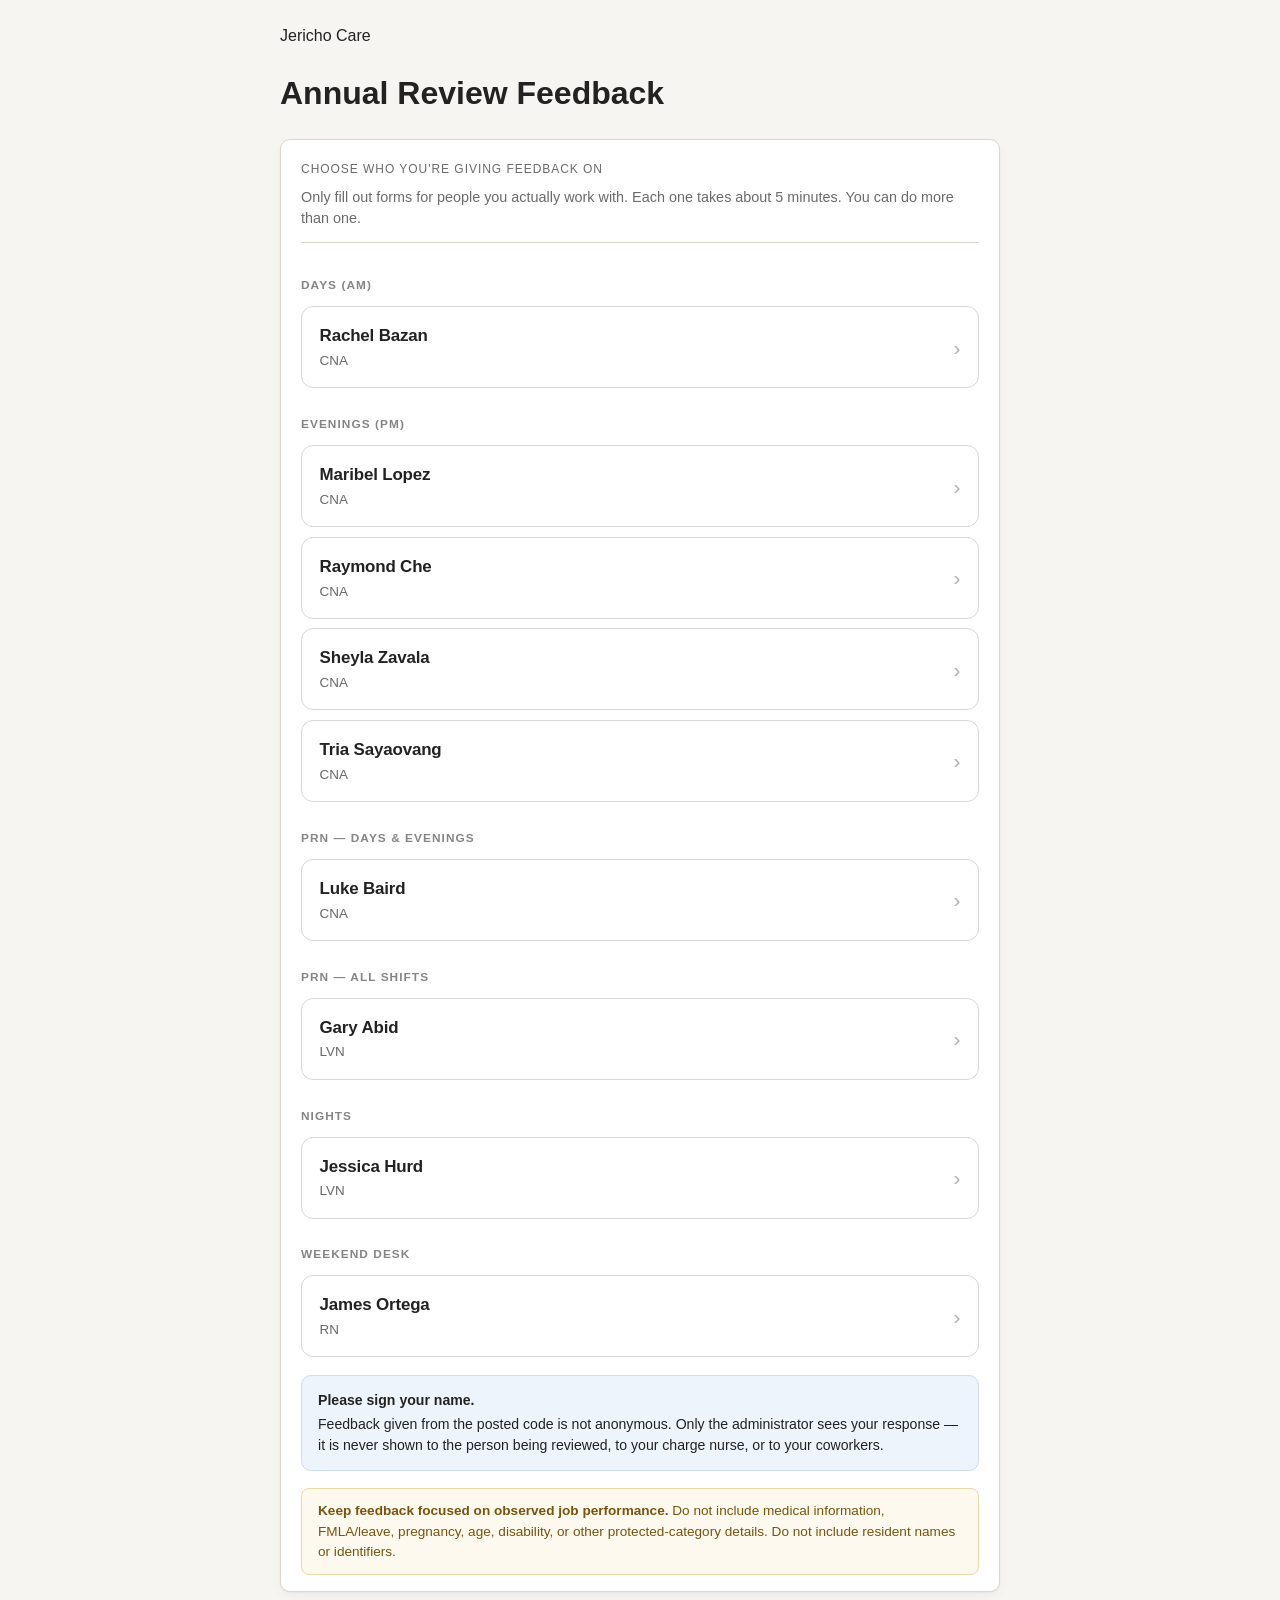
==== board.html @ ae8e5fb2 "Add huddle-board QR route: board.html picker + name required on ?src=qr Floor staff response rate on" ====
<!doctype html>
<html lang="en">
<head>
<meta charset="utf-8">
<meta name="viewport" content="width=device-width, initial-scale=1, viewport-fit=cover">
<title>Annual Review Feedback · Morning Star Post Acute</title>
<link rel="stylesheet" href="./assets/style.css?v=2">
<style>
  .pick-list { display: flex; flex-direction: column; gap: .6rem; margin-top: 1rem; }
  .pick {
    display: flex; align-items: center; justify-content: space-between; gap: 1rem;
    padding: 1rem 1.1rem; border: 1px solid var(--line, #d8d8d8); border-radius: 12px;
    text-decoration: none; color: inherit; background: var(--card, #fff);
    min-height: 62px; transition: background .12s ease, border-color .12s ease;
  }
  .pick:active { background: #f2f5f9; border-color: #9db4cd; }
  .pick .who { display: flex; flex-direction: column; gap: .15rem; }
  .pick .nm { font-weight: 650; font-size: 1.06rem; letter-spacing: -.01em; }
  .pick .rl { font-size: .84rem; opacity: .68; }
  .pick .go { font-size: 1.3rem; opacity: .35; flex: none; }
  .shift-head {
    font-size: .74rem; text-transform: uppercase; letter-spacing: .09em;
    opacity: .55; margin: 1.15rem 0 .1rem; font-weight: 650;
  }
  .notice {
    margin-top: 1.1rem; padding: .85rem 1rem; border-radius: 10px;
    background: #eef4fb; border: 1px solid #cddcee; font-size: .88rem; line-height: 1.5;
  }
  .notice strong { display: block; margin-bottom: .2rem; }
</style>
</head>
<body>
<div class="wrap">
  <div class="brand">Jericho Care</div>
  <h1>Annual Review Feedback</h1>

  <div class="card">
    <div class="card-header">
      <span class="eyebrow">Choose who you're giving feedback on</span>
      <div class="meta" style="margin-top:.4rem">
        Only fill out forms for people you actually work with. Each one takes about
        5 minutes. You can do more than one.
      </div>
    </div>

    <div id="list"></div>

    <div class="notice">
      <strong>Please sign your name.</strong>
      Feedback given from the posted code is not anonymous. Only the administrator
      sees your response — it is never shown to the person being reviewed, to your
      charge nurse, or to your coworkers.
    </div>

    <div class="footer-note" style="margin-top:1.1rem">
      <strong>Keep feedback focused on observed job performance.</strong>
      Do not include medical information, FMLA/leave, pregnancy, age, disability, or
      other protected-category details. Do not include resident names or identifiers.
    </div>
  </div>
</div>

<script type="module">
// Subjects in the current nursing batch. Order: by shift, then name.
// Update this list when a new batch opens (see annual-eval skill, Action A-N).
const SUBJECTS = [
  { n: 'Rachel Bazan',    r: 'CNA', s: 'Days (AM)',        t: 'zw5pt8sGE6pkExy8' },
  { n: 'Maribel Lopez',   r: 'CNA', s: 'Evenings (PM)',    t: 'ubpC8aDvFBccm2v9' },
  { n: 'Raymond Che',     r: 'CNA', s: 'Evenings (PM)',    t: 'jcervGFTw8Cj8TEm' },
  { n: 'Sheyla Zavala',   r: 'CNA', s: 'Evenings (PM)',    t: 'cnXkfAqjfTxrB23y' },
  { n: 'Tria Sayaovang',  r: 'CNA', s: 'Evenings (PM)',    t: 'dhn6hjURpidMkdeD' },
  { n: 'Luke Baird',      r: 'CNA', s: 'PRN — days & evenings', t: 'SKRfakGhfQBdiPn7' },
  { n: 'Gary Abid',       r: 'LVN', s: 'PRN — all shifts', t: 'cdNBn7Dv6BZqfNLn' },
  { n: 'Jessica Hurd',    r: 'LVN', s: 'Nights',           t: '2wqFnUxyCECvMS2X' },
  { n: 'James Ortega',    r: 'RN',  s: 'Weekend desk',     t: 'JBePfpAyhdfnD2Hh' },
];

const list = document.getElementById('list');
let lastShift = null;
const frag = document.createDocumentFragment();

for (const p of SUBJECTS) {
  if (p.s !== lastShift) {
    const h = document.createElement('div');
    h.className = 'shift-head';
    h.textContent = p.s;
    frag.appendChild(h);
    lastShift = p.s;
  }
  const a = document.createElement('a');
  a.className = 'pick';
  a.href = `r.html?t=${encodeURIComponent(p.t)}&src=qr`;
  a.innerHTML =
    `<span class="who"><span class="nm"></span><span class="rl"></span></span><span class="go">›</span>`;
  a.querySelector('.nm').textContent = p.n;
  a.querySelector('.rl').textContent = p.r;
  frag.appendChild(a);
}

const holder = document.createElement('div');
holder.className = 'pick-list';
holder.appendChild(frag);
list.appendChild(holder);
</script>
</body>
</html>
---- assets/style.css ----
/* Morning Star Annual Evaluation — shared styles
   Mobile-first, printable, no framework. */

:root {
  --jc-navy: #1c3d5a;
  --jc-gold: #c19a4b;
  --jc-bg: #f6f5f1;
  --jc-card: #ffffff;
  --jc-line: #dcd7c8;
  --jc-text: #222;
  --jc-muted: #6b6b6b;
  --jc-ok: #2f855a;
  --jc-warn: #b7791f;
  --jc-err: #b91c1c;
  --shadow: 0 1px 2px rgba(0,0,0,.04), 0 4px 12px rgba(0,0,0,.04);
  --radius: 10px;
}

* { box-sizing: border-box; }

html, body {
  margin: 0;
  padding: 0;
  font-family: -apple-system, BlinkMacSystemFont, "Segoe UI", Roboto, "Helvetica Neue", sans-serif;
  color: var(--jc-text);
  background: var(--jc-bg);
  line-height: 1.5;
  -webkit-text-size-adjust: 100%;
}

body { padding: 1.5rem 1rem 4rem; }

.wrap { max-width: 720px; margin: 0 auto; }
.wrap.wide { max-width: 1080px; }

header.site {
  display: flex;
  align-items: baseline;
  gap: .75rem;
  padding-bottom: 1rem;
  margin-bottom: 1.5rem;
  border-bottom: 1px solid var(--jc-line);
}
header.site h1 {
  font-size: 1.05rem;
  font-weight: 700;
  color: var(--jc-navy);
  margin: 0;
  letter-spacing: .02em;
}
header.site .subtitle {
  font-size: .85rem;
  color: var(--jc-muted);
}

h2 { font-size: 1.25rem; color: var(--jc-navy); margin: 1.5rem 0 .5rem; }
h3 { font-size: 1rem; color: var(--jc-navy); margin: 1.25rem 0 .5rem; }

.card {
  background: var(--jc-card);
  border: 1px solid var(--jc-line);
  border-radius: var(--radius);
  padding: 1.25rem 1.25rem 1rem;
  box-shadow: var(--shadow);
  margin-bottom: 1rem;
}

.card-header {
  display: flex; flex-direction: column; gap: .15rem;
  padding-bottom: .75rem;
  margin-bottom: 1rem;
  border-bottom: 1px solid var(--jc-line);
}
.card-header .eyebrow { font-size: .75rem; color: var(--jc-muted); text-transform: uppercase; letter-spacing: .08em; }
.card-header .name { font-size: 1.35rem; font-weight: 600; color: var(--jc-navy); }
.card-header .meta { font-size: .9rem; color: var(--jc-muted); }

.field { margin-bottom: 1.25rem; }
.field label.title {
  display: block;
  font-weight: 600;
  color: var(--jc-navy);
  margin-bottom: .25rem;
  font-size: 1rem;
}
.field .hint {
  display: block;
  font-size: .85rem;
  color: var(--jc-muted);
  margin-bottom: .5rem;
  line-height: 1.45;
}
.field textarea, .field input[type="text"], .field input[type="email"], .field input[type="date"], .field input[type="number"], .field select {
  width: 100%;
  padding: .625rem .75rem;
  font-size: 1rem;
  font-family: inherit;
  border: 1px solid var(--jc-line);
  border-radius: 8px;
  background: #fff;
  color: var(--jc-text);
}
.field textarea { min-height: 120px; resize: vertical; }
.field textarea:focus, .field input:focus, .field select:focus {
  outline: none;
  border-color: var(--jc-navy);
  box-shadow: 0 0 0 3px rgba(28,61,90,.12);
}

.radio-group, .rating-group {
  display: flex;
  flex-wrap: wrap;
  gap: .5rem;
}
.radio-group label, .rating-group label {
  display: inline-flex;
  align-items: center;
  gap: .4rem;
  padding: .5rem .75rem;
  border: 1px solid var(--jc-line);
  border-radius: 999px;
  background: #fff;
  font-size: .9rem;
  cursor: pointer;
  user-select: none;
}
.radio-group input, .rating-group input { accent-color: var(--jc-navy); }
.radio-group label:has(input:checked),
.rating-group label:has(input:checked) {
  background: var(--jc-navy);
  color: #fff;
  border-color: var(--jc-navy);
}

.rating-table { width: 100%; border-collapse: collapse; margin-top: .5rem; }
.rating-table td { padding: .5rem 0; border-bottom: 1px solid var(--jc-line); font-size: .95rem; vertical-align: middle; }
.rating-table td:first-child { color: var(--jc-text); }
.rating-table td:last-child { text-align: right; }

.btn {
  display: inline-flex;
  align-items: center;
  justify-content: center;
  gap: .4rem;
  padding: .7rem 1.15rem;
  border: 1px solid var(--jc-navy);
  background: var(--jc-navy);
  color: #fff;
  font-weight: 600;
  font-size: 1rem;
  border-radius: 8px;
  cursor: pointer;
  text-decoration: none;
  transition: opacity .15s ease;
}
.btn:hover:not(:disabled) { opacity: .9; }
.btn:disabled { opacity: .4; cursor: not-allowed; }
.btn.ghost { background: #fff; color: var(--jc-navy); }
.btn.danger { background: var(--jc-err); border-color: var(--jc-err); }
.btn.sm { padding: .4rem .75rem; font-size: .85rem; }

.footer-note {
  margin-top: 1.5rem;
  padding: .75rem 1rem;
  background: #fef9ef;
  border: 1px solid #ecd9a9;
  border-radius: 8px;
  color: #78540e;
  font-size: .85rem;
  line-height: 1.5;
}

.toast {
  position: fixed;
  bottom: 1.5rem;
  left: 50%;
  transform: translateX(-50%);
  background: var(--jc-navy);
  color: #fff;
  padding: .7rem 1rem;
  border-radius: 8px;
  font-size: .9rem;
  opacity: 0;
  pointer-events: none;
  transition: opacity .2s ease;
  z-index: 1000;
  box-shadow: var(--shadow);
}
.toast.visible { opacity: 1; }
.toast.err { background: var(--jc-err); }

.error-banner {
  padding: 1rem;
  background: #fdecec;
  border: 1px solid #f4b8b8;
  color: var(--jc-err);
  border-radius: 8px;
  margin-bottom: 1rem;
}
.ok-banner {
  padding: 1rem;
  background: #e8f5ee;
  border: 1px solid #a8d4ba;
  color: var(--jc-ok);
  border-radius: 8px;
  margin-bottom: 1rem;
}

.spinner {
  display: inline-block;
  width: 18px;
  height: 18px;
  border: 3px solid rgba(255,255,255,.35);
  border-top-color: #fff;
  border-radius: 50%;
  animation: spin .7s linear infinite;
}
@keyframes spin { to { transform: rotate(360deg); } }

.loading {
  display: flex;
  align-items: center;
  justify-content: center;
  gap: .5rem;
  padding: 2rem 0;
  color: var(--jc-muted);
}
.loading .spinner { border-color: rgba(0,0,0,.2); border-top-color: var(--jc-navy); }

.two-col {
  display: grid;
  grid-template-columns: 1fr;
  gap: 1rem;
}
@media (min-width: 900px) {
  .two-col { grid-template-columns: 1.1fr 1fr; gap: 1.5rem; }
}

.reviewer-item {
  border-bottom: 1px solid var(--jc-line);
  padding: 1rem 0;
}
.reviewer-item:last-child { border-bottom: none; }
.reviewer-item .name {
  font-weight: 600;
  color: var(--jc-navy);
  font-size: 1rem;
}
.reviewer-item .meta {
  font-size: .8rem;
  color: var(--jc-muted);
  margin-bottom: .5rem;
}
.reviewer-item .prose {
  font-size: .9rem;
  color: var(--jc-text);
  white-space: pre-wrap;
  margin: .3rem 0;
}
.badge {
  display: inline-block;
  padding: .15rem .55rem;
  border-radius: 999px;
  font-size: .7rem;
  font-weight: 600;
  text-transform: uppercase;
  letter-spacing: .05em;
}
.badge.high { background: #dbeafe; color: #1e40af; }
.badge.medium { background: #fef3c7; color: #854d0e; }
.badge.low { background: #f3f4f6; color: #4b5563; }
.badge.declined { background: #fee2e2; color: #991b1b; }
.badge.pending { background: #e5e7eb; color: #374151; }
.badge.submitted { background: #d1fae5; color: #065f46; }

.compensation-section {
  margin-top: 1rem;
  padding-top: 1rem;
  border-top: 2px dashed var(--jc-line);
}
.compensation-section .lock-notice {
  display: flex;
  align-items: center;
  gap: .4rem;
  padding: .5rem .75rem;
  background: #fef3c7;
  border-radius: 6px;
  color: #78350f;
  font-size: .8rem;
  margin-bottom: .75rem;
}

.token-display {
  margin: 1rem 0;
  padding: 1rem;
  background: #f8f6ef;
  border: 1px solid var(--jc-line);
  border-radius: 8px;
}
.token-display .link {
  display: block;
  font-family: ui-monospace, "SF Mono", Menlo, Consolas, monospace;
  font-size: .85rem;
  padding: .6rem .8rem;
  background: #fff;
  border: 1px solid var(--jc-line);
  border-radius: 6px;
  word-break: break-all;
  margin-bottom: .5rem;
}
.token-display .qr-wrap {
  display: flex;
  justify-content: center;
  margin-top: 1rem;
}
.token-display .qr-wrap canvas,
.token-display .qr-wrap img {
  border: 6px solid #fff;
  border-radius: 6px;
  box-shadow: var(--shadow);
}

table.employees-table { width: 100%; border-collapse: collapse; }
table.employees-table td, table.employees-table th {
  padding: .5rem .6rem;
  border-bottom: 1px solid var(--jc-line);
  text-align: left;
  font-size: .9rem;
}
table.employees-table th { color: var(--jc-navy); font-weight: 600; }

.dim { color: var(--jc-muted); font-size: .85rem; }
.hidden { display: none !important; }

@media print {
  body { background: #fff; padding: 0; }
  .card { box-shadow: none; border: 1px solid #000; }
  .btn { display: none; }
}
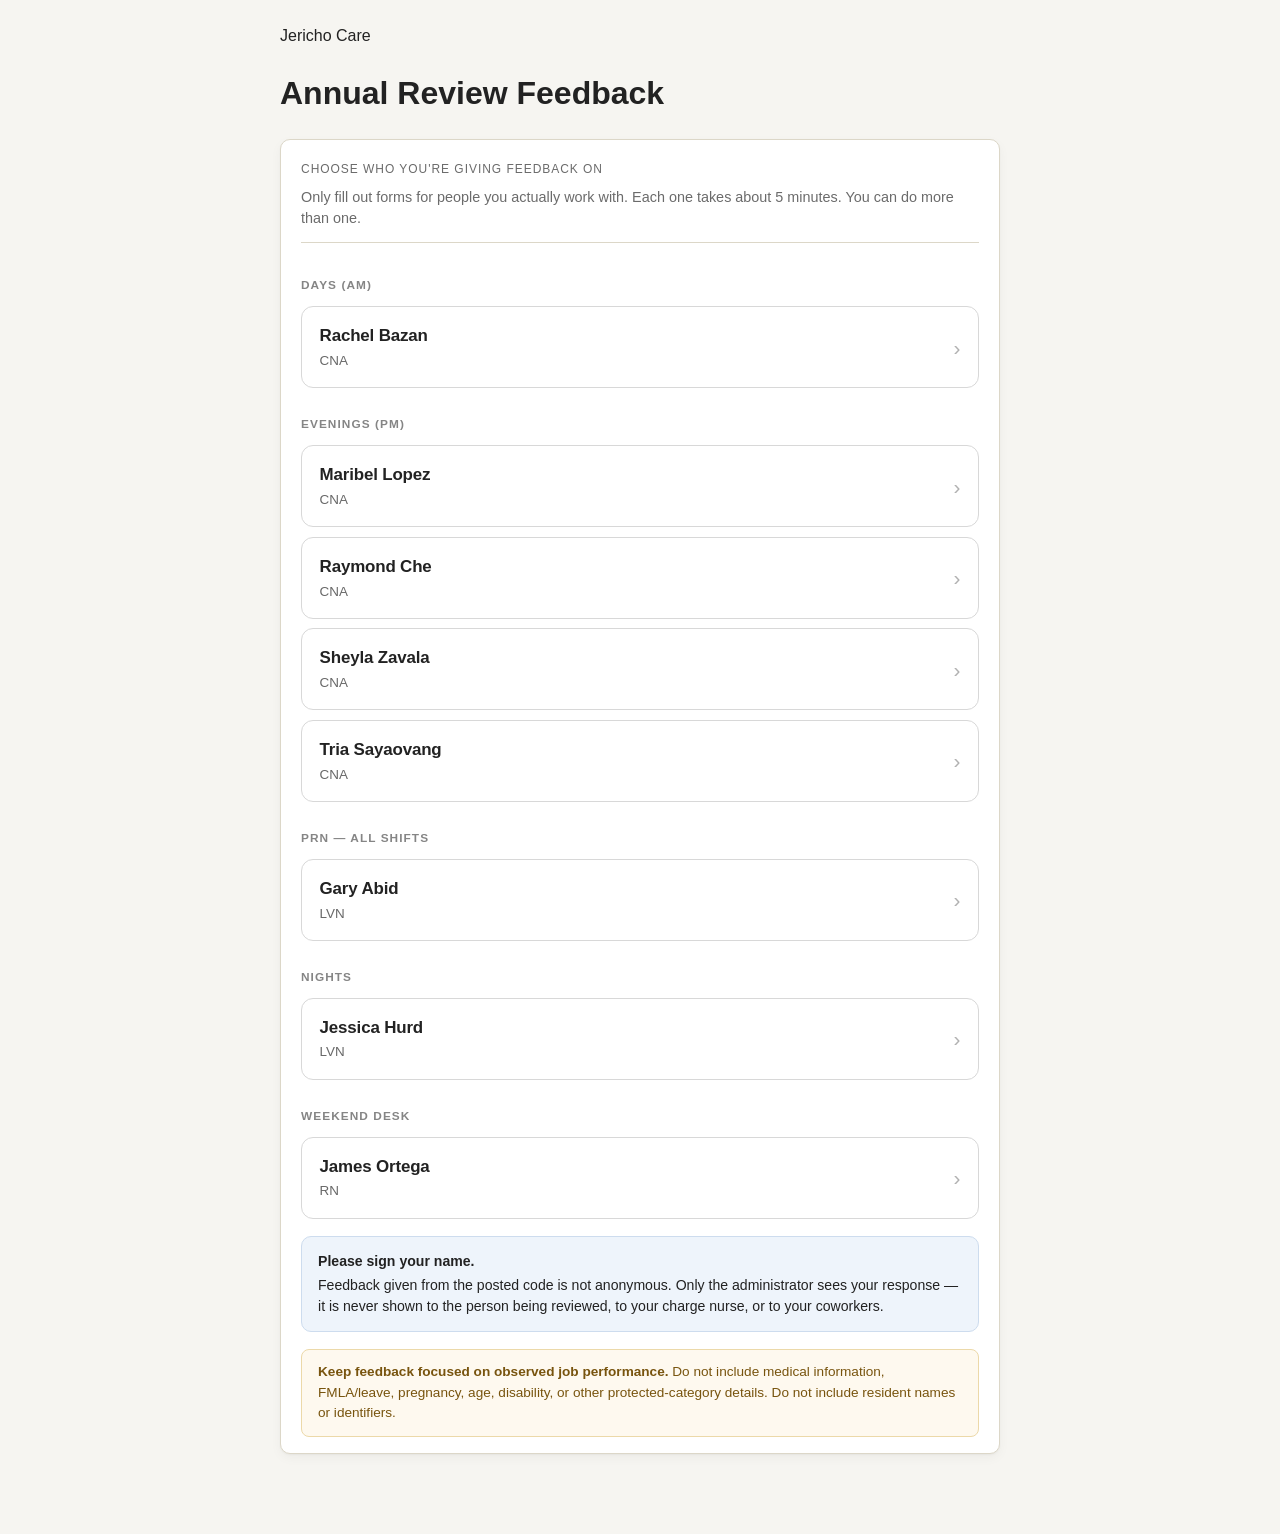
==== commit a87768f7: "board.html: remove Luke Baird (resigned 8/12/26) Printed sign is unaffected - it carries only the QR" ====
--- a/board.html
+++ b/board.html
@@ -69,7 +69,7 @@
   { n: 'Raymond Che',     r: 'CNA', s: 'Evenings (PM)',    t: 'jcervGFTw8Cj8TEm' },
   { n: 'Sheyla Zavala',   r: 'CNA', s: 'Evenings (PM)',    t: 'cnXkfAqjfTxrB23y' },
   { n: 'Tria Sayaovang',  r: 'CNA', s: 'Evenings (PM)',    t: 'dhn6hjURpidMkdeD' },
-  { n: 'Luke Baird',      r: 'CNA', s: 'PRN — days & evenings', t: 'SKRfakGhfQBdiPn7' },
+  // Luke Baird removed 8/12/26 — resigned. Cycle closed; his link is retired.
   { n: 'Gary Abid',       r: 'LVN', s: 'PRN — all shifts', t: 'cdNBn7Dv6BZqfNLn' },
   { n: 'Jessica Hurd',    r: 'LVN', s: 'Nights',           t: '2wqFnUxyCECvMS2X' },
   { n: 'James Ortega',    r: 'RN',  s: 'Weekend desk',     t: 'JBePfpAyhdfnD2Hh' },
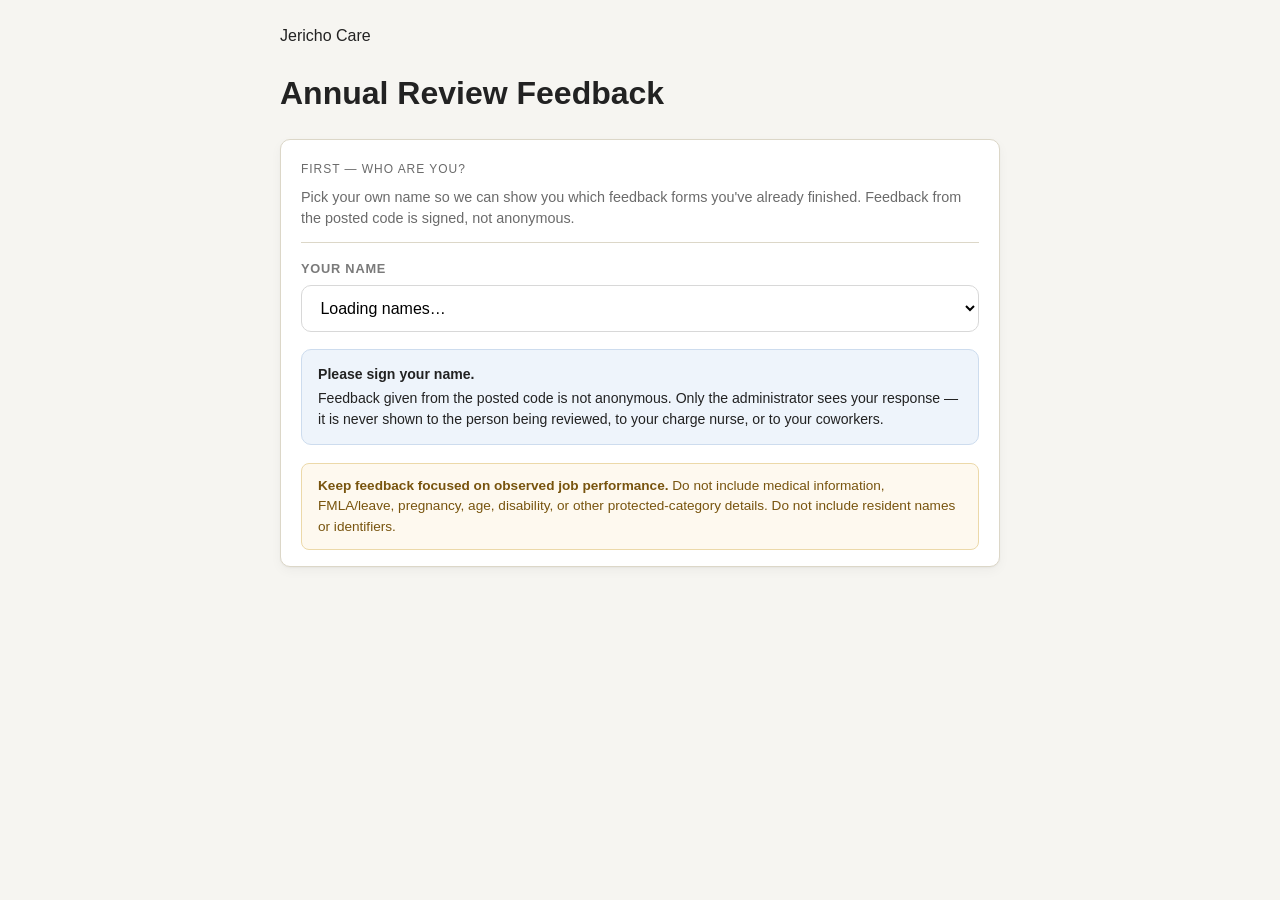
==== commit 7d73f55d: "Board: pick yourself first, checkmarks on feedback you've already given Reviewer selects their name " ====
--- a/board.html
+++ b/board.html
@@ -4,7 +4,7 @@
 <meta charset="utf-8">
 <meta name="viewport" content="width=device-width, initial-scale=1, viewport-fit=cover">
 <title>Annual Review Feedback · Morning Star Post Acute</title>
-<link rel="stylesheet" href="./assets/style.css?v=2">
+<link rel="stylesheet" href="./assets/style.css?v=3">
 <style>
   .pick-list { display: flex; flex-direction: column; gap: .6rem; margin-top: 1rem; }
   .pick {
@@ -18,6 +18,11 @@
   .pick .nm { font-weight: 650; font-size: 1.06rem; letter-spacing: -.01em; }
   .pick .rl { font-size: .84rem; opacity: .68; }
   .pick .go { font-size: 1.3rem; opacity: .35; flex: none; }
+  .pick.done {
+    background: #f4faf6; border-color: #cfe7d8; pointer-events: none;
+  }
+  .pick.done .nm { color: #3c6e52; }
+  .pick.done .go { font-size: 1.05rem; opacity: 1; color: #2e8b57; font-weight: 700; }
   .shift-head {
     font-size: .74rem; text-transform: uppercase; letter-spacing: .09em;
     opacity: .55; margin: 1.15rem 0 .1rem; font-weight: 650;
@@ -27,6 +32,23 @@
     background: #eef4fb; border: 1px solid #cddcee; font-size: .88rem; line-height: 1.5;
   }
   .notice strong { display: block; margin-bottom: .2rem; }
+  select, input[type=text] {
+    width: 100%; font-size: 1rem; padding: .8rem .9rem; border: 1px solid var(--line, #d8d8d8);
+    border-radius: 10px; background: #fff; margin-top: .45rem; font-family: inherit;
+  }
+  .fld-label { font-size: .8rem; font-weight: 650; text-transform: uppercase; letter-spacing: .06em; opacity: .6; margin-top: 1rem; display: block; }
+  .who-chip {
+    display: flex; align-items: center; justify-content: space-between; gap: .8rem;
+    margin-top: 1rem; padding: .7rem 1rem; border-radius: 10px; background: #f4f7fa;
+    border: 1px solid #dde5ec; font-size: .95rem;
+  }
+  .who-chip a { font-size: .85rem; }
+  .all-done {
+    margin-top: 1rem; padding: 1rem 1.1rem; border-radius: 12px; text-align: center;
+    background: #f4faf6; border: 1px solid #cfe7d8; color: #3c6e52; line-height: 1.5;
+  }
+  #btnManualGo { margin-top: .8rem; width: 100%; font-size: 1rem; padding: .85rem; border: none; border-radius: 10px; background: #24445c; color: #fff; font-weight: 650; cursor: pointer; font-family: inherit; }
+  .dim-note { font-size: .84rem; opacity: .6; margin-top: .5rem; line-height: 1.45; }
 </style>
 </head>
 <body>
@@ -35,15 +57,36 @@
   <h1>Annual Review Feedback</h1>
 
   <div class="card">
-    <div class="card-header">
-      <span class="eyebrow">Choose who you're giving feedback on</span>
-      <div class="meta" style="margin-top:.4rem">
-        Only fill out forms for people you actually work with. Each one takes about
-        5 minutes. You can do more than one.
+    <!-- STEP 1: who is giving the feedback -->
+    <div id="step-who">
+      <div class="card-header">
+        <span class="eyebrow">First — who are you?</span>
+        <div class="meta" style="margin-top:.4rem">
+          Pick your own name so we can show you which feedback forms you've already
+          finished. Feedback from the posted code is signed, not anonymous.
+        </div>
       </div>
-    </div>
-
-    <div id="list"></div>
+      <label class="fld-label" for="whoSelect">Your name</label>
+      <select id="whoSelect"><option value="">Loading names…</option></select>
+      <div id="manualWho" style="display:none">
+        <label class="fld-label" for="whoManual">Type your full name</label>
+        <input id="whoManual" type="text" autocomplete="name" placeholder="First and last name">
+        <button id="btnManualGo">Continue</button>
+      </div>
+    </div>
+
+    <!-- STEP 2: subject list with completion state -->
+    <div id="step-list" style="display:none">
+      <div class="card-header">
+        <span class="eyebrow">Choose who you're giving feedback on</span>
+        <div class="meta" style="margin-top:.4rem">
+          Only fill out forms for people you actually work with. Each one takes about
+          5 minutes. You can do more than one.
+        </div>
+      </div>
+      <div class="who-chip"><span>👤 <b id="whoName"></b></span><a href="#" id="whoChange">change</a></div>
+      <div id="list"></div>
+    </div>
 
     <div class="notice">
       <strong>Please sign your name.</strong>
@@ -61,6 +104,8 @@
 </div>
 
 <script type="module">
+import { sb } from './assets/supabase.js?v=3';
+
 // Subjects in the current nursing batch. Order: by shift, then name.
 // Update this list when a new batch opens (see annual-eval skill, Action A-N).
 const SUBJECTS = [
@@ -75,32 +120,130 @@
   { n: 'James Ortega',    r: 'RN',  s: 'Weekend desk',     t: 'JBePfpAyhdfnD2Hh' },
 ];
 
-const list = document.getElementById('list');
-let lastShift = null;
-const frag = document.createDocumentFragment();
-
-for (const p of SUBJECTS) {
-  if (p.s !== lastShift) {
+// Same roster the in-service quiz app uses: active MS staff from Paycom (names only).
+const ROSTER_URL = 'https://pmnudshutxwidxdtouqj.supabase.co/functions/v1/dining-quiz?roster=1&facility=' +
+  encodeURIComponent('Morning Star Post Acute');
+
+const $ = (id) => document.getElementById(id);
+function lsGet(k){ try { return localStorage.getItem(k); } catch (e) { return null; } }
+function lsSet(k,v){ try { localStorage.setItem(k,v); } catch (e) {} }
+
+let roster = [];
+let me = lsGet('ae_name') || lsGet('ii_name') || '';
+
+async function loadRoster() {
+  const sel = $('whoSelect');
+  try {
+    const r = await fetch(ROSTER_URL);
+    const data = await r.json();
+    roster = (data.staff || []).map(s => s.n);
+  } catch (e) { roster = []; }
+  sel.innerHTML = '<option value="">— Find your name —</option>';
+  roster.forEach(n => {
+    const o = document.createElement('option');
+    o.value = n; o.textContent = n;
+    sel.appendChild(o);
+  });
+  const m = document.createElement('option');
+  m.value = '__manual';
+  m.textContent = roster.length ? "— My name isn't listed —" : '— Type my name instead —';
+  sel.appendChild(m);
+  // returning reviewer: jump straight to their list
+  if (me) {
+    const hit = roster.find(n => n.toLowerCase() === me.toLowerCase());
+    if (hit) { sel.value = hit; chose(hit); }
+    else if (roster.length === 0) { sel.value = '__manual'; $('manualWho').style.display = ''; $('whoManual').value = me; }
+  }
+}
+
+$('whoSelect').onchange = () => {
+  const v = $('whoSelect').value;
+  if (v === '__manual') { $('manualWho').style.display = ''; $('whoManual').focus(); return; }
+  $('manualWho').style.display = 'none';
+  if (v) chose(v);
+};
+$('btnManualGo').onclick = () => {
+  const n = $('whoManual').value.trim();
+  if (n.length < 3 || !n.includes(' ')) { alert('Please enter your full name (first and last).'); return; }
+  chose(n);
+};
+$('whoChange').onclick = (e) => {
+  e.preventDefault();
+  $('step-list').style.display = 'none';
+  $('step-who').style.display = '';
+};
+
+async function chose(name) {
+  me = name;
+  lsSet('ae_name', name);
+  $('step-who').style.display = 'none';
+  $('step-list').style.display = '';
+  $('whoName').textContent = name;
+  $('list').innerHTML = '<div class="dim-note">Checking which forms you’ve already finished…</div>';
+
+  let doneTokens = [];
+  try {
+    const { data, error } = await sb.rpc('reviewer_progress', {
+      p_tokens: SUBJECTS.map(p => p.t),
+      p_reviewer_name: name
+    });
+    if (!error && Array.isArray(data)) doneTokens = data;
+  } catch (e) { /* offline: show all unchecked */ }
+  render(new Set(doneTokens));
+}
+
+function render(doneSet) {
+  const list = $('list');
+  list.innerHTML = '';
+  // don't offer someone their own review
+  const mine = SUBJECTS.filter(p => p.n.toLowerCase() !== me.toLowerCase());
+  const todo = mine.filter(p => !doneSet.has(p.t));
+  const done = mine.filter(p => doneSet.has(p.t));
+
+  const holder = document.createElement('div');
+  holder.className = 'pick-list';
+
+  if (todo.length === 0) {
+    const d = document.createElement('div');
+    d.className = 'all-done';
+    d.innerHTML = '🎉 <b>All done!</b><br>You’ve given feedback on everyone in this batch. Thank you!';
+    holder.appendChild(d);
+  } else {
+    let lastShift = null;
+    for (const p of todo) {
+      if (p.s !== lastShift) {
+        const h = document.createElement('div');
+        h.className = 'shift-head';
+        h.textContent = p.s;
+        holder.appendChild(h);
+        lastShift = p.s;
+      }
+      holder.appendChild(row(p, false));
+    }
+  }
+
+  if (done.length) {
     const h = document.createElement('div');
     h.className = 'shift-head';
-    h.textContent = p.s;
-    frag.appendChild(h);
-    lastShift = p.s;
-  }
+    h.textContent = 'Completed ✓';
+    holder.appendChild(h);
+    done.forEach(p => holder.appendChild(row(p, true)));
+  }
+
+  list.appendChild(holder);
+}
+
+function row(p, isDone) {
   const a = document.createElement('a');
-  a.className = 'pick';
-  a.href = `r.html?t=${encodeURIComponent(p.t)}&src=qr`;
-  a.innerHTML =
-    `<span class="who"><span class="nm"></span><span class="rl"></span></span><span class="go">›</span>`;
+  a.className = 'pick' + (isDone ? ' done' : '');
+  if (!isDone) a.href = `r.html?t=${encodeURIComponent(p.t)}&src=qr`;
+  a.innerHTML = `<span class="who"><span class="nm"></span><span class="rl"></span></span><span class="go">${isDone ? '✓ submitted' : '›'}</span>`;
   a.querySelector('.nm').textContent = p.n;
-  a.querySelector('.rl').textContent = p.r;
-  frag.appendChild(a);
-}
-
-const holder = document.createElement('div');
-holder.className = 'pick-list';
-holder.appendChild(frag);
-list.appendChild(holder);
+  a.querySelector('.rl').textContent = isDone ? p.r + ' · ' + p.s : p.r;
+  return a;
+}
+
+loadRoster();
 </script>
 </body>
 </html>
